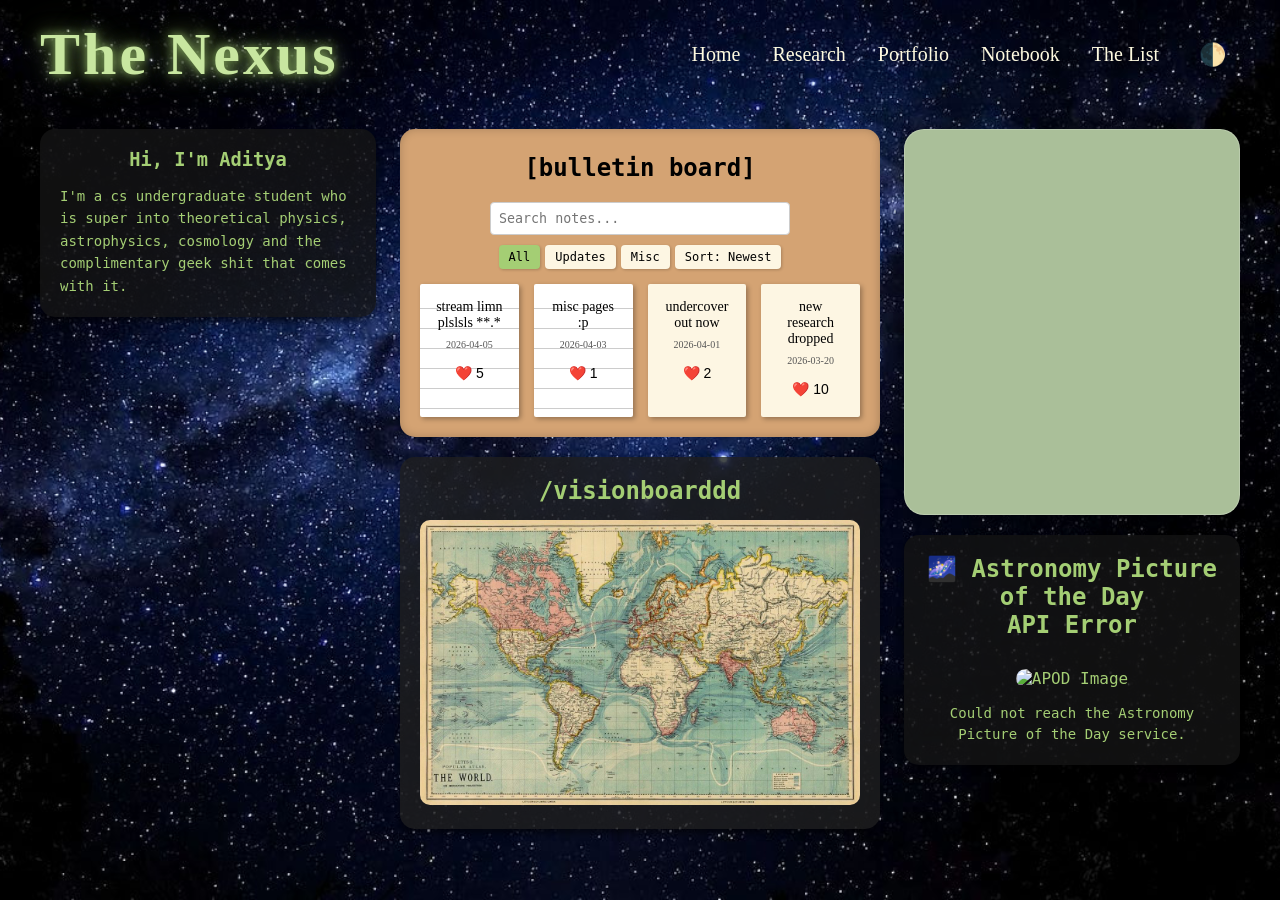
==== index.html @ 08e6ebe6 "api fix" ====
<!doctype html>
<html lang="en">
  <head>
    <meta charset="UTF-8" />
    <meta name="viewport" content="width=device-width, initial-scale=1.0" />
    <title>Home | The Vortex</title>
    <link rel="stylesheet" href="index.css" />
  </head>

  <body>
    <div class="headerr">
      <div class="logo-container">
        <h1 class="Logo">The Nexus</h1>
      </div>
      <div class="nav-container">
        <nav>
          <div class="nav-links">
            <a href="#">Home</a>
            <a href="#">Research</a>
            <a href="#">Portfolio</a>
            <a href="#">Notebook</a>
            <a href="#">The List</a>
            <button id="theme-toggle" class="theme-btn">🌓</button>
          </div>
        </nav>
      </div>
    </div>

    <main>
      <section id="pg1">
        <div class="column col-left">
          <div class="intro-text glass-panel">
            <h3>Hi, I'm Aditya</h3>
            <p>
              I'm a cs undergraduate student who is super into theoretical
              physics, astrophysics, cosmology and the complimentary geek shit
              that comes with it.
            </p>
          </div>
        </div>

        <div class="column col-middle">
          <div class="bullitin">
            <h2>[bulletin board]</h2>
            <div class="bulletin-controls">
              <input
                type="text"
                id="search-input"
                placeholder="Search notes..."
              />
              <div class="filter-sort-controls">
                <button class="filter-btn active" data-filter="all">All</button>
                <button class="filter-btn" data-filter="update">Updates</button>
                <button class="filter-btn" data-filter="misc">Misc</button>
                <button id="sort-btn">Sort: Newest</button>
              </div>
            </div>
            <div class="bulletin-items" id="dynamic-bulletin"></div>
          </div>
          <div class="visionboard glass-panel">
            <h2>/visionboarddd</h2>
            <img
              src="assets/_ (2).jpeg"
              alt="Vision Board"
              style="width: 100%; border-radius: 10px"
            />
          </div>
        </div>

        <div class="column col-right">
          <div class="spotify">
            <iframe
              src="https://open.spotify.com/embed/playlist/7Ln6jCiJDZhhxecpmBpAyT?utm_source=generator&theme=0"
              width="100%"
              height="380"
              frameborder="0"
              allow="
                autoplay;
                clipboard-write;
                encrypted-media;
                fullscreen;
                picture-in-picture;
              "
            >
            </iframe>
          </div>

          <div class="last-section glass-panel">
            <div class="apod">
              <h1>🌌 Astronomy Picture of the Day</h1>
              <div class="card">
                <h2 id="title"></h2>
                <p id="date"></p>
                <img id="apod-image" src="" alt="APOD Image" />
                <p id="description"></p>
              </div>
            </div>
          </div>
        </div>
      </section>
    </main>
    <footer></footer>
    <script src="https://cdn.jsdelivr.net/npm/canvas-confetti@1.6.0/dist/confetti.browser.min.js"></script>
    <script src="index.js"></script>
  </body>
</html>
---- index.css ----
.spotify {
  width: 100%;
  border-radius: 20px;
  overflow: hidden;

  background: #aabf99;
  backdrop-filter: blur(20px);
  -webkit-backdrop-filter: blur(20px);

  border: 1px solid rgba(255, 255, 255, 0.2);
  box-shadow: 0 8px 32px rgba(0, 0, 0, 0.3);
}

.spotify iframe {
  border-radius: 20px;
  opacity: 0.9;
}

/* faltu ka shit for each page */

* {
  box-sizing: border-box;
  margin: 0;
  padding: 0;
}

body {
  margin: 0;
  background-image: url("assets/_.jpeg");
  background-size: cover;
  background-position: center;
  background-repeat: no-repeat;
  background-attachment: fixed;
}

.headerr {
  display: flex;
  justify-content: space-between;
  align-items: center;
  padding: 20px 40px;
  background-color: transparent;
  color: white;
  max-width: 1400px;
  margin: 0 auto;
}

.Logo {
  font-family: "Uncial Antiqua", serif;
  font-size: 60px;
  color: #c8e6a0;
  text-shadow:
    0 0 10px rgba(164, 206, 116, 0.8),
    0 0 20px rgba(164, 206, 116, 0.5),
    0 0 40px rgba(164, 206, 116, 0.3),
    2px 2px 4px rgba(0, 0, 0, 0.9);
  letter-spacing: 3px;
}

.topnav {
  background-color: transparent;
  overflow: hidden;
}

.nav-links {
  display: flex;
  align-items: center;
  gap: 0;
}

.nav-links a {
  color: #fefae0;
  text-align: center;
  padding: 14px 16px;
  text-decoration: none;
  font-size: 20px;
  font-family: "IM Fell English SC", serif;
}

.nav-links a:hover {
  background-color: transparent;
  color: #94d2bdde;
}

.nav-links a.active {
  background-color: transparent;
  color: #94d2bdde;
}

.content {
  height: 200vh;
  color: white;
  padding: 50px;
}

a {
  text-decoration: none;
  color: #fefae0;
  font-size: 30px;
  font-family: "Jim Nightshade", serif;
}

a:hover {
  color: #94d2bdde;
}

/* main */
#pg1 {
  display: grid;
  grid-template-columns: 28% 40% 28%;
  justify-content: space-between;
  align-items: start;
  gap: 2%;
  padding: 20px 40px;
  max-width: 1400px;
  margin: 0 auto;
}

.column {
  display: flex;
  flex-direction: column;
  gap: 20px;
}

.glass-panel {
  background: rgba(20, 20, 20, 0.8);
  border-radius: 15px;
  padding: 20px;
  color: #a4ce74;
  font-family: "Noto Sans Mono", monospace;
  box-shadow: 0 4px 6px rgba(0, 0, 0, 0.5);
}

.glass-panel h2,
.glass-panel h3 {
  color: #a4ce74;
  text-align: center;
  margin-top: 0;
  margin-bottom: 15px;
}

.intro-text p {
  color: #a4ce74;
  font-size: 14px;
  line-height: 1.6;
}

.visionboard.glass-panel {
  background: rgba(30, 30, 30, 0.8);
  /* a bit lighter grey */
}

.bullitin {
  background: #d4a373;
  border-radius: 15px;
  padding: 20px;
  box-shadow: inset 0 0 10px rgba(0, 0, 0, 0.2);
}

.bullitin h2 {
  color: #000;
  text-align: center;
  font-weight: bold;
  font-family: "Noto Sans Mono", monospace;
  margin-top: 5px;
  margin-bottom: 20px;
}

.bulletin-items {
  display: flex;
  gap: 15px;
  justify-content: center;
  flex-wrap: wrap;
  /* Added for dynamic items */
}

.sticky-note {
  background: #fdf6e3;
  color: #000;
  padding: 15px;
  border-radius: 2px;
  box-shadow: 2px 2px 5px rgba(0, 0, 0, 0.3);
  font-family: "Schoolbell", cursive;
  /* handwritten style */
  font-size: 14px;
  text-align: center;
  flex: 1;
  min-height: 120px;
}

.sticky-note.lines {
  background-image: repeating-linear-gradient(
    transparent,
    transparent 19px,
    #ccc 19px,
    #ccc 20px
  );
  background-color: #fff;
  background-position: 0 5px;
}

.apod {
  text-align: center;
  color: #a4ce74;
}

.apod .card {
  width: 100%;
}

.apod h2,
.apod h1 {
  color: #a4ce74;
}

#apod-image {
  width: 100%;
  border-radius: 10px;
  margin: 15px 0;
}

#description {
  font-size: 14px;
  line-height: 1.5;
  color: #a4ce74;
}

/* Theme Toggle */
.theme-btn {
  background: transparent;
  border: none;
  font-size: 22px;
  cursor: pointer;
  margin-left: 10px;
  padding: 10px 14px;
  transition: transform 0.2s;
  display: flex;
  align-items: center;
  line-height: 1;
}

.theme-btn:hover {
  transform: scale(1.15);
}

body.light-mode {
  background-image: none;
  background-color: #f4ecdf;
  color: #333;
}

body.light-mode .glass-panel {
  background: rgba(255, 255, 255, 0.7);
  color: #333;
  border: 1px solid rgba(0, 0, 0, 0.1);
}

body.light-mode .glass-panel h2,
body.light-mode .glass-panel h3,
body.light-mode .intro-text p,
body.light-mode .apod h2,
body.light-mode .apod h1,
body.light-mode #description {
  color: #333;
}

body.light-mode .Logo {
  color: #0d2e1f;
  text-shadow:
    0 0 8px rgba(255, 255, 255, 0.9),
    0 0 20px rgba(255, 255, 255, 0.6),
    2px 2px 4px rgba(0, 0, 0, 0.5);
}

body.light-mode a {
  color: #1a4a38;
}

body.light-mode .nav-links a {
  color: #1a4a38;
}

body.light-mode .nav-links a:hover {
  color: #d4a373;
}

/* Bulletin Controls */
.bulletin-controls {
  display: flex;
  flex-direction: column;
  gap: 10px;
  margin-bottom: 15px;
  align-items: center;
}

#search-input {
  padding: 8px;
  border: 1px solid #ccc;
  border-radius: 4px;
  font-family: "Noto Sans Mono", monospace;
  width: 90%;
  max-width: 300px;
}

.filter-sort-controls {
  display: flex;
  gap: 5px;
  justify-content: center;
  flex-wrap: wrap;
}

.filter-btn,
#sort-btn {
  padding: 5px 10px;
  border: none;
  border-radius: 4px;
  background: #fdf6e3;
  font-family: "Noto Sans Mono", monospace;
  cursor: pointer;
  font-size: 12px;
  box-shadow: 1px 1px 3px rgba(0, 0, 0, 0.2);
}

.filter-btn.active {
  background: #a4ce74;
  color: #000;
}

.like-btn {
  background: transparent;
  border: none;
  cursor: pointer;
  font-size: 14px;
  margin-top: 10px;
  padding: 5px;
  border-radius: 4px;
  transition: background 0.2s;
}

.like-btn:hover {
  background: rgba(0, 0, 0, 0.05);
}
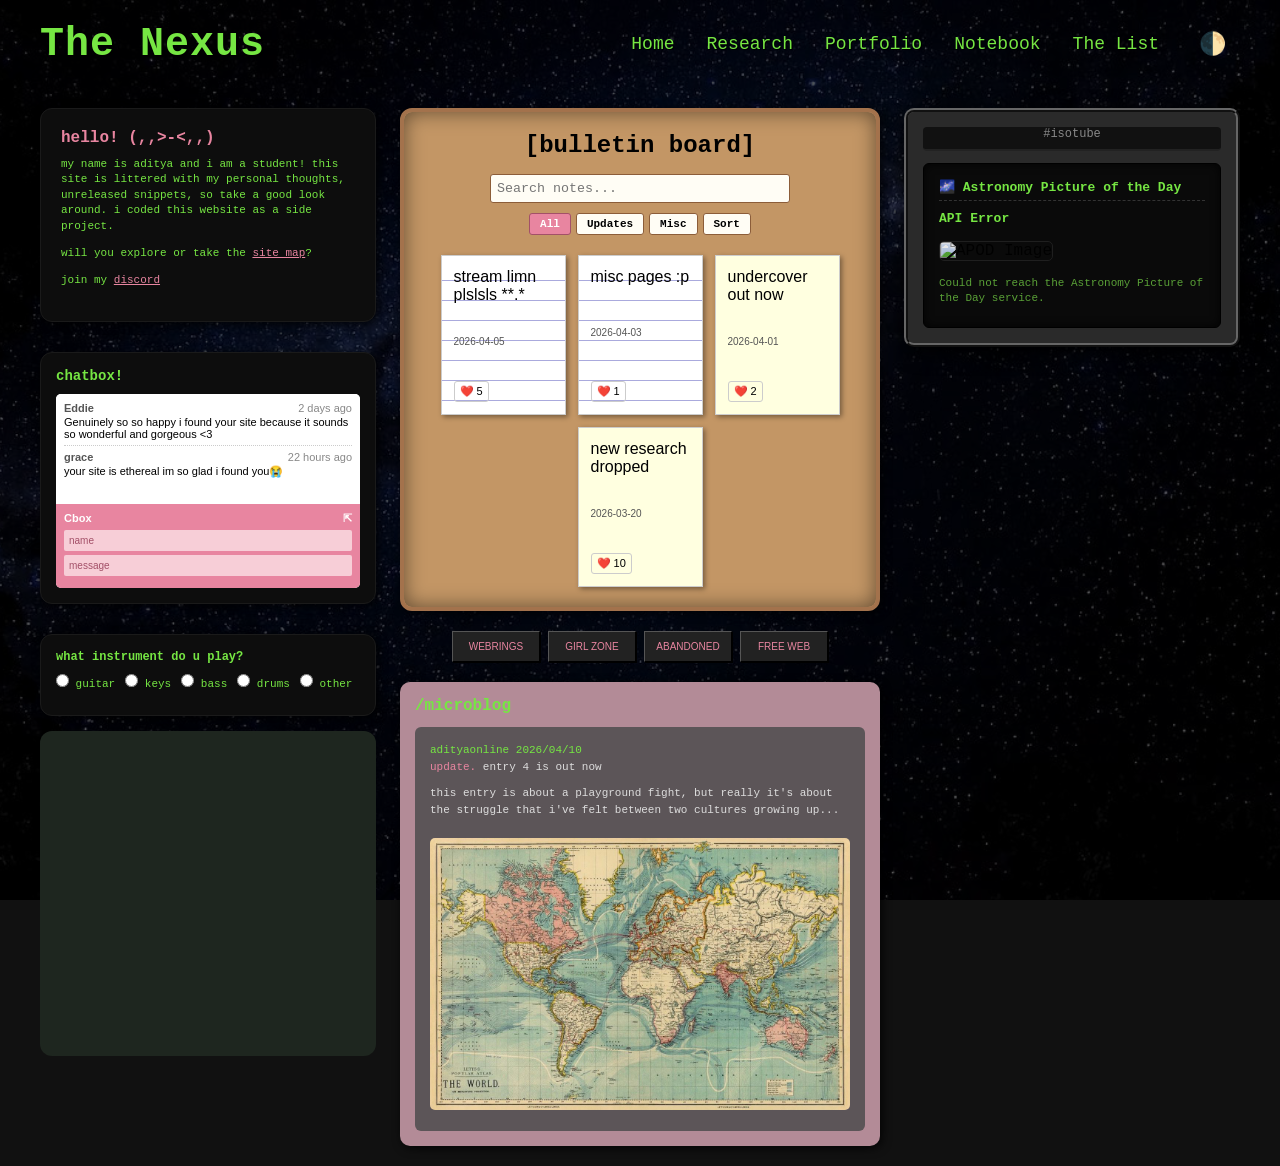
==== commit 5da73ce6: "final draft" ====
--- a/index.html
+++ b/index.html
@@ -29,13 +29,78 @@
     <main>
       <section id="pg1">
         <div class="column col-left">
-          <div class="intro-text glass-panel">
-            <h3>Hi, I'm Aditya</h3>
+          <div class="intro-text panel-dark">
+            <h3 class="pink-title">hello! (,,>-<,,)</h3>
             <p>
-              I'm a cs undergraduate student who is super into theoretical
-              physics, astrophysics, cosmology and the complimentary geek shit
-              that comes with it.
+              my name is aditya and i am a student! this site is littered with
+              my personal thoughts, unreleased snippets, so take a good look
+              around. i coded this website as a side project.
             </p>
+            <p>
+              will you explore or take the
+              <a href="#" class="pink-link">site map</a>?
+            </p>
+            <p>join my <a href="#" class="pink-link">discord</a></p>
+          </div>
+
+          <div class="chatbox-container panel-dark">
+            <h3 class="green-text">chatbox!</h3>
+            <div class="chatbox">
+              <div class="chat-msgs">
+                <div class="msg">
+                  <div class="msg-header">
+                    <span class="user">Eddie</span
+                    ><span class="time">2 days ago</span>
+                  </div>
+                  <p>
+                    Genuinely so so happy i found your site because it sounds so
+                    wonderful and gorgeous <3
+                  </p>
+                </div>
+                <div class="msg">
+                  <div class="msg-header">
+                    <span class="user">grace</span
+                    ><span class="time">22 hours ago</span>
+                  </div>
+                  <p>your site is ethereal im so glad i found you😭</p>
+                </div>
+              </div>
+              <div class="chat-input-area">
+                <div class="chat-header"><span>Cbox</span><span>⇱</span></div>
+                <input type="text" placeholder="name" class="chat-input" />
+                <input type="text" placeholder="message" class="chat-input" />
+              </div>
+            </div>
+          </div>
+
+          <div class="poll-container panel-dark">
+            <h4 class="green-text">what instrument do u play?</h4>
+            <div class="poll-options">
+              <label><input type="radio" name="inst" /> guitar</label>
+              <label><input type="radio" name="inst" /> keys</label>
+              <label><input type="radio" name="inst" /> bass</label>
+              <label><input type="radio" name="inst" /> drums</label>
+              <label><input type="radio" name="inst" /> other</label>
+            </div>
+            <div class="poll-actions">
+            </div>
+          </div>
+
+          <div class="spotify panel-bg">
+            <iframe
+              src="https://open.spotify.com/embed/playlist/7Ln6jCiJDZhhxecpmBpAyT?utm_source=generator&theme=0"
+              width="100%"
+              height="300"
+              frameborder="0"
+              allow="
+                autoplay;
+                clipboard-write;
+                encrypted-media;
+                fullscreen;
+                picture-in-picture;
+              "
+            >
+            </iframe>
           </div>
         </div>
 
@@ -52,47 +117,51 @@
                 <button class="filter-btn active" data-filter="all">All</button>
                 <button class="filter-btn" data-filter="update">Updates</button>
                 <button class="filter-btn" data-filter="misc">Misc</button>
-                <button id="sort-btn">Sort: Newest</button>
+                <button id="sort-btn">Sort</button>
               </div>
             </div>
             <div class="bulletin-items" id="dynamic-bulletin"></div>
           </div>
-          <div class="visionboard glass-panel">
-            <h2>/visionboarddd</h2>
-            <img
-              src="assets/_ (2).jpeg"
-              alt="Vision Board"
-              style="width: 100%; border-radius: 10px"
-            />
+
+          <div class="webrings">
+            <div class="badge placeholder">webrings</div>
+            <div class="badge placeholder">girl zone</div>
+            <div class="badge placeholder">abandoned</div>
+            <div class="badge placeholder">free web</div>
+          </div>
+
+          <div class="microblog panel-mauve">
+            <h2 class="green-text">/microblog</h2>
+            <div class="microblog-content">
+              <p>
+                <span class="green-text">adityaonline 2026/04/10</span><br />
+                <span class="pink-text">update.</span> entry 4 is out now
+              </p>
+              <p>
+                this entry is about a playground fight, but really it's about
+                the struggle that i've felt between two cultures growing up...
+              </p>
+              <img
+                src="assets/_ (2).jpeg"
+                alt="Vision Board"
+                style="width: 100%; border-radius: 5px; margin-top: 10px"
+              />
+            </div>
           </div>
         </div>
 
         <div class="column col-right">
-          <div class="spotify">
-            <iframe
-              src="https://open.spotify.com/embed/playlist/7Ln6jCiJDZhhxecpmBpAyT?utm_source=generator&theme=0"
-              width="100%"
-              height="380"
-              frameborder="0"
-              allow="
-                autoplay;
-                clipboard-write;
-                encrypted-media;
-                fullscreen;
-                picture-in-picture;
-              "
-            >
-            </iframe>
-          </div>
-
-          <div class="last-section glass-panel">
-            <div class="apod">
-              <h1>🌌 Astronomy Picture of the Day</h1>
+          <div class="last-section crt-panel">
+            <div class="crt-header">
+              <span>#isotube</span>
+            </div>
+            <div class="apod crt-content">
+              <h1 class="green-text">🌌 Astronomy Picture of the Day</h1>
               <div class="card">
-                <h2 id="title"></h2>
-                <p id="date"></p>
+                <h2 id="title" class="green-text"></h2>
+                <p id="date" class="green-text"></p>
                 <img id="apod-image" src="" alt="APOD Image" />
-                <p id="description"></p>
+                <p id="description" class="green-text"></p>
               </div>
             </div>
           </div>
--- a/index.css
+++ b/index.css
@@ -1,23 +1,3 @@
-.spotify {
-  width: 100%;
-  border-radius: 20px;
-  overflow: hidden;
-
-  background: #aabf99;
-  backdrop-filter: blur(20px);
-  -webkit-backdrop-filter: blur(20px);
-
-  border: 1px solid rgba(255, 255, 255, 0.2);
-  box-shadow: 0 8px 32px rgba(0, 0, 0, 0.3);
-}
-
-.spotify iframe {
-  border-radius: 20px;
-  opacity: 0.9;
-}
-
-/* faltu ka shit for each page */
-
 * {
   box-sizing: border-box;
   margin: 0;
@@ -26,11 +6,25 @@
 
 body {
   margin: 0;
+  background-color: #111;
   background-image: url("assets/_.jpeg");
   background-size: cover;
   background-position: center;
   background-repeat: no-repeat;
   background-attachment: fixed;
+  font-family: "Courier New", Courier, monospace;
+}
+
+body::before {
+  content: "";
+  position: fixed;
+  top: 0;
+  left: 0;
+  width: 100%;
+  height: 100%;
+  background: rgba(0, 0, 0, 0.65);
+  z-index: -1;
+  pointer-events: none;
 }
 
 .headerr {
@@ -45,20 +39,12 @@
 }
 
 .Logo {
-  font-family: "Uncial Antiqua", serif;
-  font-size: 60px;
-  color: #c8e6a0;
-  text-shadow:
-    0 0 10px rgba(164, 206, 116, 0.8),
-    0 0 20px rgba(164, 206, 116, 0.5),
-    0 0 40px rgba(164, 206, 116, 0.3),
-    2px 2px 4px rgba(0, 0, 0, 0.9);
-  letter-spacing: 3px;
-}
-
-.topnav {
-  background-color: transparent;
-  overflow: hidden;
+  font-family: "Courier New", Courier, monospace;
+  font-weight: bold;
+  font-size: 40px;
+  color: #76e643;
+  text-shadow: 2px 2px 0px #000;
+  letter-spacing: 1px;
 }
 
 .nav-links {
@@ -68,42 +54,20 @@
 }
 
 .nav-links a {
-  color: #fefae0;
+  color: #76e643;
   text-align: center;
   padding: 14px 16px;
   text-decoration: none;
-  font-size: 20px;
-  font-family: "IM Fell English SC", serif;
+  font-size: 18px;
+  font-family: "Courier New", Courier, monospace;
+  text-shadow: 1px 1px 0px #000;
 }
 
 .nav-links a:hover {
-  background-color: transparent;
-  color: #94d2bdde;
-}
-
-.nav-links a.active {
-  background-color: transparent;
-  color: #94d2bdde;
-}
-
-.content {
-  height: 200vh;
-  color: white;
-  padding: 50px;
-}
-
-a {
-  text-decoration: none;
-  color: #fefae0;
-  font-size: 30px;
-  font-family: "Jim Nightshade", serif;
-}
-
-a:hover {
-  color: #94d2bdde;
-}
-
-/* main */
+  color: #e885a0;
+}
+
+/* main Layout */
 #pg1 {
   display: grid;
   grid-template-columns: 28% 40% 28%;
@@ -118,110 +82,365 @@
 .column {
   display: flex;
   flex-direction: column;
-  gap: 20px;
-}
-
-.glass-panel {
-  background: rgba(20, 20, 20, 0.8);
-  border-radius: 15px;
+  gap: 15px;
+}
+
+/* Reusable Panels */
+.panel-dark {
+  background: #0d0d0d;
+  border-radius: 12px;
   padding: 20px;
-  color: #a4ce74;
-  font-family: "Noto Sans Mono", monospace;
-  box-shadow: 0 4px 6px rgba(0, 0, 0, 0.5);
-}
-
-.glass-panel h2,
-.glass-panel h3 {
-  color: #a4ce74;
-  text-align: center;
+  color: #76e643;
+  font-family: "Courier New", Courier, monospace;
+  box-shadow: 2px 2px 10px rgba(0, 0, 0, 0.8);
+  border: 1px solid #1a1a1a;
+}
+
+.panel-mauve {
+  background: #b38b97;
+  border-radius: 10px;
+  padding: 15px;
+  box-shadow: 2px 2px 10px rgba(0, 0, 0, 0.8);
+}
+
+.panel-bg {
+  background: #1e261f;
+  border-radius: 12px;
+  padding: 10px;
+}
+
+/* Typography Helpers */
+.green-text {
+  color: #76e643;
+}
+
+.pink-title,
+.pink-text {
+  color: #e885a0;
+}
+
+.pink-link {
+  color: #e885a0;
+  text-decoration: underline;
+  font-size: inherit;
+  font-family: "Courier New", Courier, monospace;
+}
+
+.pink-link:hover {
+  color: #fff;
+}
+
+/* Intro */
+.intro-text p {
+  font-size: 11px;
+  line-height: 1.4;
+  margin-bottom: 12px;
+}
+.intro-text h3 {
   margin-top: 0;
-  margin-bottom: 15px;
-}
-
-.intro-text p {
-  color: #a4ce74;
+  margin-bottom: 10px;
+  font-size: 16px;
+}
+
+/* Chatbox */
+.chatbox-container {
+  margin-top: 15px;
+  padding: 15px;
+}
+.chatbox-container h3 {
+  margin-top: 0;
+  margin-bottom: 10px;
   font-size: 14px;
-  line-height: 1.6;
-}
-
-.visionboard.glass-panel {
-  background: rgba(30, 30, 30, 0.8);
-  /* a bit lighter grey */
-}
-
+}
+.chatbox {
+  background: #fff;
+  color: #000;
+  border-radius: 5px;
+  font-family: Arial, sans-serif;
+  font-size: 11px;
+  overflow: hidden;
+}
+.chat-msgs {
+  height: 110px;
+  overflow-y: auto;
+  padding: 8px;
+  background: #fff;
+}
+.msg {
+  border-bottom: 1px dotted #ccc;
+  margin-bottom: 5px;
+  padding-bottom: 5px;
+}
+.msg:last-child {
+  border-bottom: none;
+}
+.msg p {
+  margin: 2px 0 0;
+}
+.msg-header {
+  display: flex;
+  justify-content: space-between;
+  color: #888;
+}
+.user {
+  font-weight: bold;
+  color: #555;
+}
+.chat-input-area {
+  background: #e885a0;
+  padding: 8px;
+}
+.chat-header {
+  color: #fff;
+  font-weight: bold;
+  display: flex;
+  justify-content: space-between;
+  margin-bottom: 5px;
+}
+.chat-input {
+  width: 100%;
+  margin-bottom: 4px;
+  border: none;
+  padding: 5px;
+  border-radius: 2px;
+  background: #f7ced7;
+  font-size: 10px;
+}
+.chat-input::placeholder {
+  color: #a35068;
+}
+
+/* Poll */
+.poll-container {
+  margin-top: 15px;
+  padding: 15px;
+}
+.poll-container h4 {
+  margin-top: 0;
+  margin-bottom: 5px;
+  font-size: 12px;
+}
+.poll-options {
+  font-size: 11px;
+  display: flex;
+  flex-wrap: wrap;
+  gap: 10px;
+  margin: 10px 0;
+}
+.poll-actions {
+  display: flex;
+  justify-content: center;
+  gap: 5px;
+}
+.poll-actions button {
+  background: #eee;
+  border: 1px solid #555;
+  padding: 2px 10px;
+  cursor: pointer;
+  color: #000;
+  font-family: "Courier New", Courier, monospace;
+  font-size: 10px;
+}
+
+/* Bulletin Board */
 .bullitin {
-  background: #d4a373;
-  border-radius: 15px;
+  background: #c39665;
+  border: 4px solid #a3724c;
+  border-radius: 12px;
   padding: 20px;
-  box-shadow: inset 0 0 10px rgba(0, 0, 0, 0.2);
-}
-
+  box-shadow:
+    inset 0 0 20px rgba(0, 0, 0, 0.5),
+    2px 2px 10px rgba(0, 0, 0, 0.8);
+}
 .bullitin h2 {
   color: #000;
   text-align: center;
+  font-family: "Courier New", Courier, monospace;
   font-weight: bold;
-  font-family: "Noto Sans Mono", monospace;
-  margin-top: 5px;
+  margin: 0 0 15px;
+}
+
+.bulletin-controls {
+  display: flex;
+  flex-direction: column;
+  gap: 10px;
   margin-bottom: 20px;
-}
-
-.bulletin-items {
-  display: flex;
-  gap: 15px;
+  align-items: center;
+}
+
+#search-input {
+  padding: 6px;
+  border: 1px solid #8c5d39;
+  border-radius: 3px;
+  font-family: "Courier New", monospace;
+  width: 90%;
+  max-width: 300px;
+  background: #fffdf5;
+}
+
+.filter-sort-controls {
+  display: flex;
+  gap: 5px;
   justify-content: center;
   flex-wrap: wrap;
-  /* Added for dynamic items */
+}
+
+.filter-btn,
+#sort-btn {
+  padding: 4px 10px;
+  border: 1px solid #8c5d39;
+  border-radius: 3px;
+  background: #fffdf5;
+  font-family: "Courier New", monospace;
+  cursor: pointer;
+  font-size: 11px;
+  color: #000;
+  font-weight: bold;
+}
+.filter-btn.active {
+  background: #e885a0;
+  color: #fff;
+  border-color: #a35068;
+}
+
+.bulletin-items {
+  display: flex;
+  gap: 12px;
+  justify-content: center;
+  flex-wrap: wrap;
 }
 
 .sticky-note {
-  background: #fdf6e3;
+  background: #ffffe0;
+  border: 1px solid #ccc;
+  width: 125px;
+  min-height: 160px;
+  font-family: "Comic Sans MS", "Chalkboard SE", cursive, sans-serif;
   color: #000;
-  padding: 15px;
-  border-radius: 2px;
-  box-shadow: 2px 2px 5px rgba(0, 0, 0, 0.3);
-  font-family: "Schoolbell", cursive;
-  /* handwritten style */
-  font-size: 14px;
-  text-align: center;
-  flex: 1;
-  min-height: 120px;
-}
-
+  box-shadow: 2px 2px 5px rgba(0, 0, 0, 0.4);
+  padding: 12px;
+  display: flex;
+  flex-direction: column;
+  justify-content: space-between;
+}
+
+/* Lined paper variations */
 .sticky-note.lines {
   background-image: repeating-linear-gradient(
     transparent,
     transparent 19px,
-    #ccc 19px,
-    #ccc 20px
+    #aad 19px,
+    #aad 20px
   );
   background-color: #fff;
   background-position: 0 5px;
 }
 
-.apod {
+.like-btn {
+  background: transparent;
+  border: 1px solid #ccc;
+  cursor: pointer;
+  font-size: 11px;
+  padding: 3px 5px;
+  border-radius: 3px;
+  align-self: flex-start;
+  margin-top: 10px;
+}
+.like-btn:hover {
+  background: #eee;
+}
+
+/* Webrings */
+.webrings {
+  display: flex;
+  justify-content: center;
+  gap: 8px;
+  margin: 5px 0;
+}
+.badge.placeholder {
+  width: 88px;
+  height: 31px;
+  background: #222;
+  color: #e885a0;
+  border: 1px outset #555;
+  font-size: 10px;
+  display: flex;
+  align-items: center;
+  justify-content: center;
+  text-transform: uppercase;
+  font-family: sans-serif;
+  box-shadow: 1px 1px 0px #000;
+  cursor: crosshair;
+}
+
+/* Microblog */
+.microblog-content {
+  background: #5c5558;
+  padding: 15px;
+  border-radius: 6px;
+  color: #ddd;
+  font-size: 11px;
+  line-height: 1.5;
+  font-family: "Courier New", Courier, monospace;
+}
+.microblog h2 {
+  margin-top: 0;
+  margin-bottom: 12px;
+  font-size: 16px;
+}
+.microblog-content p {
+  margin-bottom: 10px;
+}
+
+/* CRT / Video Panel (APOD) */
+.crt-panel {
+  background: #2a2a2a;
+  border: 4px ridge #666;
+  border-radius: 10px;
+  padding: 15px;
+  box-shadow: 5px 5px 20px rgba(0, 0, 0, 0.9);
+}
+.crt-header {
   text-align: center;
-  color: #a4ce74;
-}
-
-.apod .card {
-  width: 100%;
-}
-
-.apod h2,
-.apod h1 {
-  color: #a4ce74;
-}
-
+  color: #888;
+  font-family: monospace;
+  font-size: 12px;
+  border-bottom: 2px solid #222;
+  padding-bottom: 8px;
+  margin-bottom: 12px;
+  background: #111;
+  border-radius: 4px;
+}
+.crt-content {
+  background: #0a0a0a;
+  padding: 15px;
+  border-radius: 6px;
+  border: 1px solid #000;
+  box-shadow: inset 0 0 10px rgba(0, 0, 0, 0.8);
+}
+.crt-content h1 {
+  font-size: 13px;
+  margin-top: 0;
+  margin-bottom: 10px;
+  border-bottom: 1px dashed #333;
+  padding-bottom: 5px;
+}
+.card h2 {
+  font-size: 13px;
+  margin: 5px 0;
+}
+.card p {
+  font-size: 11px;
+  margin: 5px 0;
+  line-height: 1.4;
+  color: #5aa137;
+}
 #apod-image {
   width: 100%;
-  border-radius: 10px;
-  margin: 15px 0;
-}
-
-#description {
-  font-size: 14px;
-  line-height: 1.5;
-  color: #a4ce74;
+  border-radius: 5px;
+  margin: 10px 0;
+  border: 1px solid #222;
+  opacity: 0.9;
 }
 
 /* Theme Toggle */
@@ -232,14 +451,6 @@
   cursor: pointer;
   margin-left: 10px;
   padding: 10px 14px;
-  transition: transform 0.2s;
-  display: flex;
-  align-items: center;
-  line-height: 1;
-}
-
-.theme-btn:hover {
-  transform: scale(1.15);
 }
 
 body.light-mode {
@@ -247,95 +458,19 @@
   background-color: #f4ecdf;
   color: #333;
 }
-
-body.light-mode .glass-panel {
-  background: rgba(255, 255, 255, 0.7);
-  color: #333;
-  border: 1px solid rgba(0, 0, 0, 0.1);
-}
-
-body.light-mode .glass-panel h2,
-body.light-mode .glass-panel h3,
-body.light-mode .intro-text p,
-body.light-mode .apod h2,
-body.light-mode .apod h1,
-body.light-mode #description {
-  color: #333;
-}
-
-body.light-mode .Logo {
-  color: #0d2e1f;
-  text-shadow:
-    0 0 8px rgba(255, 255, 255, 0.9),
-    0 0 20px rgba(255, 255, 255, 0.6),
-    2px 2px 4px rgba(0, 0, 0, 0.5);
-}
-
-body.light-mode a {
-  color: #1a4a38;
-}
-
-body.light-mode .nav-links a {
-  color: #1a4a38;
-}
-
-body.light-mode .nav-links a:hover {
-  color: #d4a373;
-}
-
-/* Bulletin Controls */
-.bulletin-controls {
-  display: flex;
-  flex-direction: column;
-  gap: 10px;
-  margin-bottom: 15px;
-  align-items: center;
-}
-
-#search-input {
-  padding: 8px;
-  border: 1px solid #ccc;
-  border-radius: 4px;
-  font-family: "Noto Sans Mono", monospace;
-  width: 90%;
-  max-width: 300px;
-}
-
-.filter-sort-controls {
-  display: flex;
-  gap: 5px;
-  justify-content: center;
-  flex-wrap: wrap;
-}
-
-.filter-btn,
-#sort-btn {
-  padding: 5px 10px;
-  border: none;
-  border-radius: 4px;
-  background: #fdf6e3;
-  font-family: "Noto Sans Mono", monospace;
-  cursor: pointer;
-  font-size: 12px;
-  box-shadow: 1px 1px 3px rgba(0, 0, 0, 0.2);
-}
-
-.filter-btn.active {
-  background: #a4ce74;
-  color: #000;
-}
-
-.like-btn {
+body.light-mode::before {
   background: transparent;
-  border: none;
-  cursor: pointer;
-  font-size: 14px;
-  margin-top: 10px;
-  padding: 5px;
-  border-radius: 4px;
-  transition: background 0.2s;
-}
-
-.like-btn:hover {
-  background: rgba(0, 0, 0, 0.05);
-}
+}
+body.light-mode .panel-dark {
+  background: #eee;
+  color: #222;
+  border-color: #ccc;
+}
+body.light-mode .green-text {
+  color: #222;
+}
+body.light-mode .crt-content,
+body.light-mode .crt-panel {
+  background: #fff;
+  border-color: #ccc;
+}
